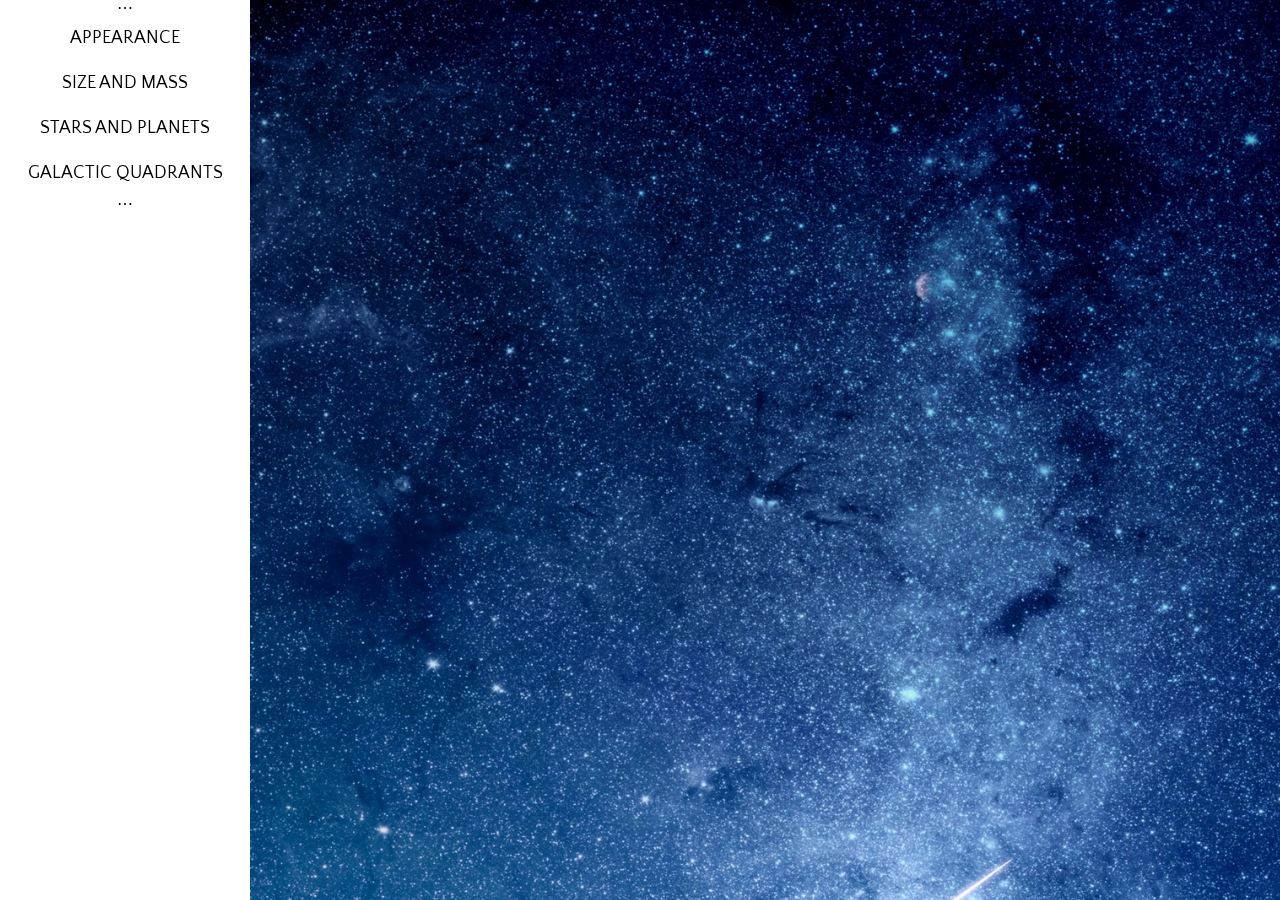
==== index.html @ d9fc61c1 "first commit - added initial html/css" ====
<DOCTYPE! HTML>
<html>
  <head>
  <link rel="stylesheet" type="text/css" href="style.css">
  <link href='http://fonts.googleapis.com/css?family=Quattrocento:400,700|Quattrocento+Sans:400,400italic,700,700italic' rel='stylesheet' type='text/css'>
  <title>The Milky Way</title>
  </head>
  <body>
    <header class="left-navigation">
      <nav role="navigation">
        <p></p>
        <ul class="primary-navigation">
          <li><a href="#">appearance</a></li>
          <li><a href="#">size and mass</a></li>
          <li><a href="#">stars and planets</a></li>
          <li><a href="#">galactic quadrants</a></li>
        </ul>
      </nav>
      </header>
    <section>
       <img src="milkyway.jpeg" alt="the milky way" width="1400"/>
    </section>                                                                                                          
   </body>
</html>
---- style.css ----
/* http://meyerweb.com/eric/tools/css/reset/ 
   v2.0 | 20110126
   License: none (public domain)
*/

html, body, div, span, applet, object, iframe,
h1, h2, h3, h4, h5, h6, p, blockquote, pre,
a, abbr, acronym, address, big, cite, code,
del, dfn, em, img, ins, kbd, q, s, samp,
small, strike, strong, sub, sup, tt, var,
b, u, i, center,
dl, dt, dd, ol, ul, li,
fieldset, form, label, legend,
table, caption, tbody, tfoot, thead, tr, th, td,
article, aside, canvas, details, embed, 
figure, figcaption, footer, header, hgroup, 
menu, nav, output, ruby, section, summary,
time, mark, audio, video {
  margin: 0;
  padding: 0;
  border: 0;
  font-size: 100%;
  font: inherit;
  vertical-align: baseline;
}
/* HTML5 display-role reset for older browsers */
article, aside, details, figcaption, figure, 
footer, header, hgroup, menu, nav, section {
  display: block;
}
body {
  line-height: 1;
}
ol, ul {
  list-style: none;
}
blockquote, q {
  quotes: none;
}
blockquote:before, blockquote:after,
q:before, q:after {
  content: '';
  content: none;
}
table {
  border-collapse: collapse;
  border-spacing: 0;
}

/*Start custom styles*/

body{
  font-family: 'Quattrocento Sans', sans-serif;
  font-size:100%;
}
  
.left-navigation{
  position:fixed;
  z-index:2;
  width:250px;
  background:#fff;
  text-align: center;
}

ul:before,
ul:after
{
  content:"\22EF";
}

ul li{
  list-style: none;
}

ul li a{
  text-decoration: none;
  color:#000;
  text-transform:uppercase;
  font-size: 1.125em;
  line-height: 2.5em;
}

ul li a:hover{
l}

section{
  position: fixed;
  z-index: 3;
  top: 0;
  overflow: hidden;
  left: 250px;
}
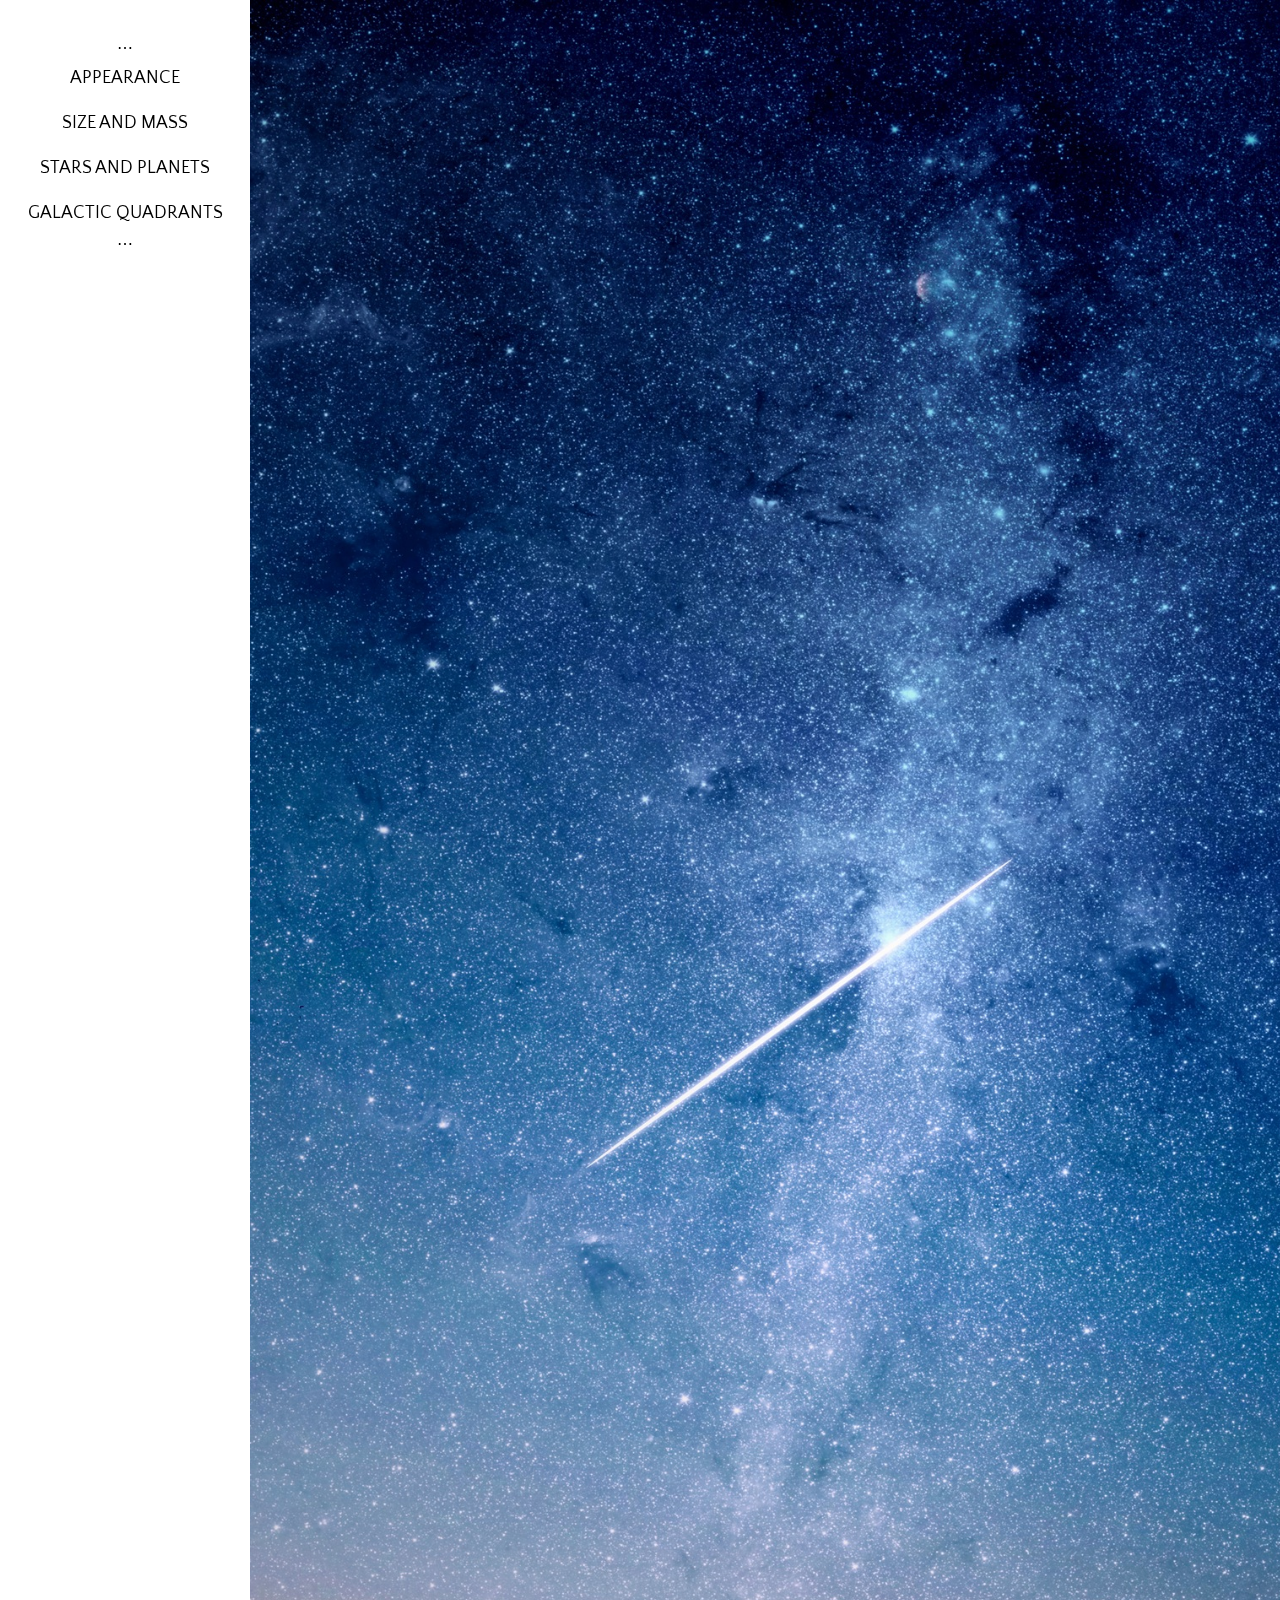
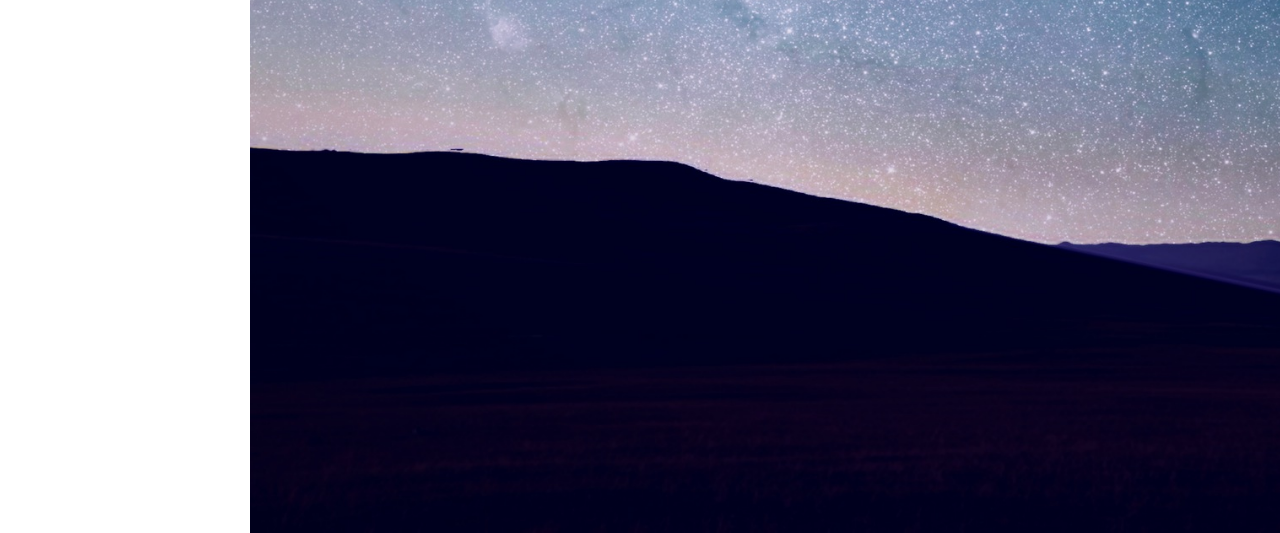
==== commit 5e87edeb: "added two new HTML files and styles" ====
--- a/index.html
+++ b/index.html
@@ -10,10 +10,10 @@
       <nav role="navigation">
         <p></p>
         <ul class="primary-navigation">
-          <li><a href="#">appearance</a></li>
-          <li><a href="#">size and mass</a></li>
-          <li><a href="#">stars and planets</a></li>
-          <li><a href="#">galactic quadrants</a></li>
+          <li><a href="#" onclick="getAppearance()">appearance</a></li>
+          <li><a href="#" onclick="getSizeMass()">size and mass</a></li>
+          <li><a href="#" onclick="getStarsPlanets()">stars and planets</a></li>
+          <li><a href="#" onclick="getGalacticQuad()">galactic quadrants</a></li>
         </ul>
       </nav>
       </header>
--- a/style.css
+++ b/style.css
@@ -80,13 +80,35 @@
   line-height: 2.5em;
 }
 
-ul li a:hover{
-l}
 
 section{
-  position: fixed;
+  position: absolute;
   z-index: 3;
   top: 0;
   overflow: hidden;
   left: 250px;
 }
+
+h1{
+  font-size:2.5em;
+}
+
+.content{
+  background-color: #000;
+}
+
+p{
+  color:#fff;
+  line-height: 2.5em;
+  padding: 20px 220px;
+}
+
+.content h1{
+  color: #fff;
+  padding: 20px;
+  text-align:center;
+}
+
+.content img{
+  position:absolute;
+}
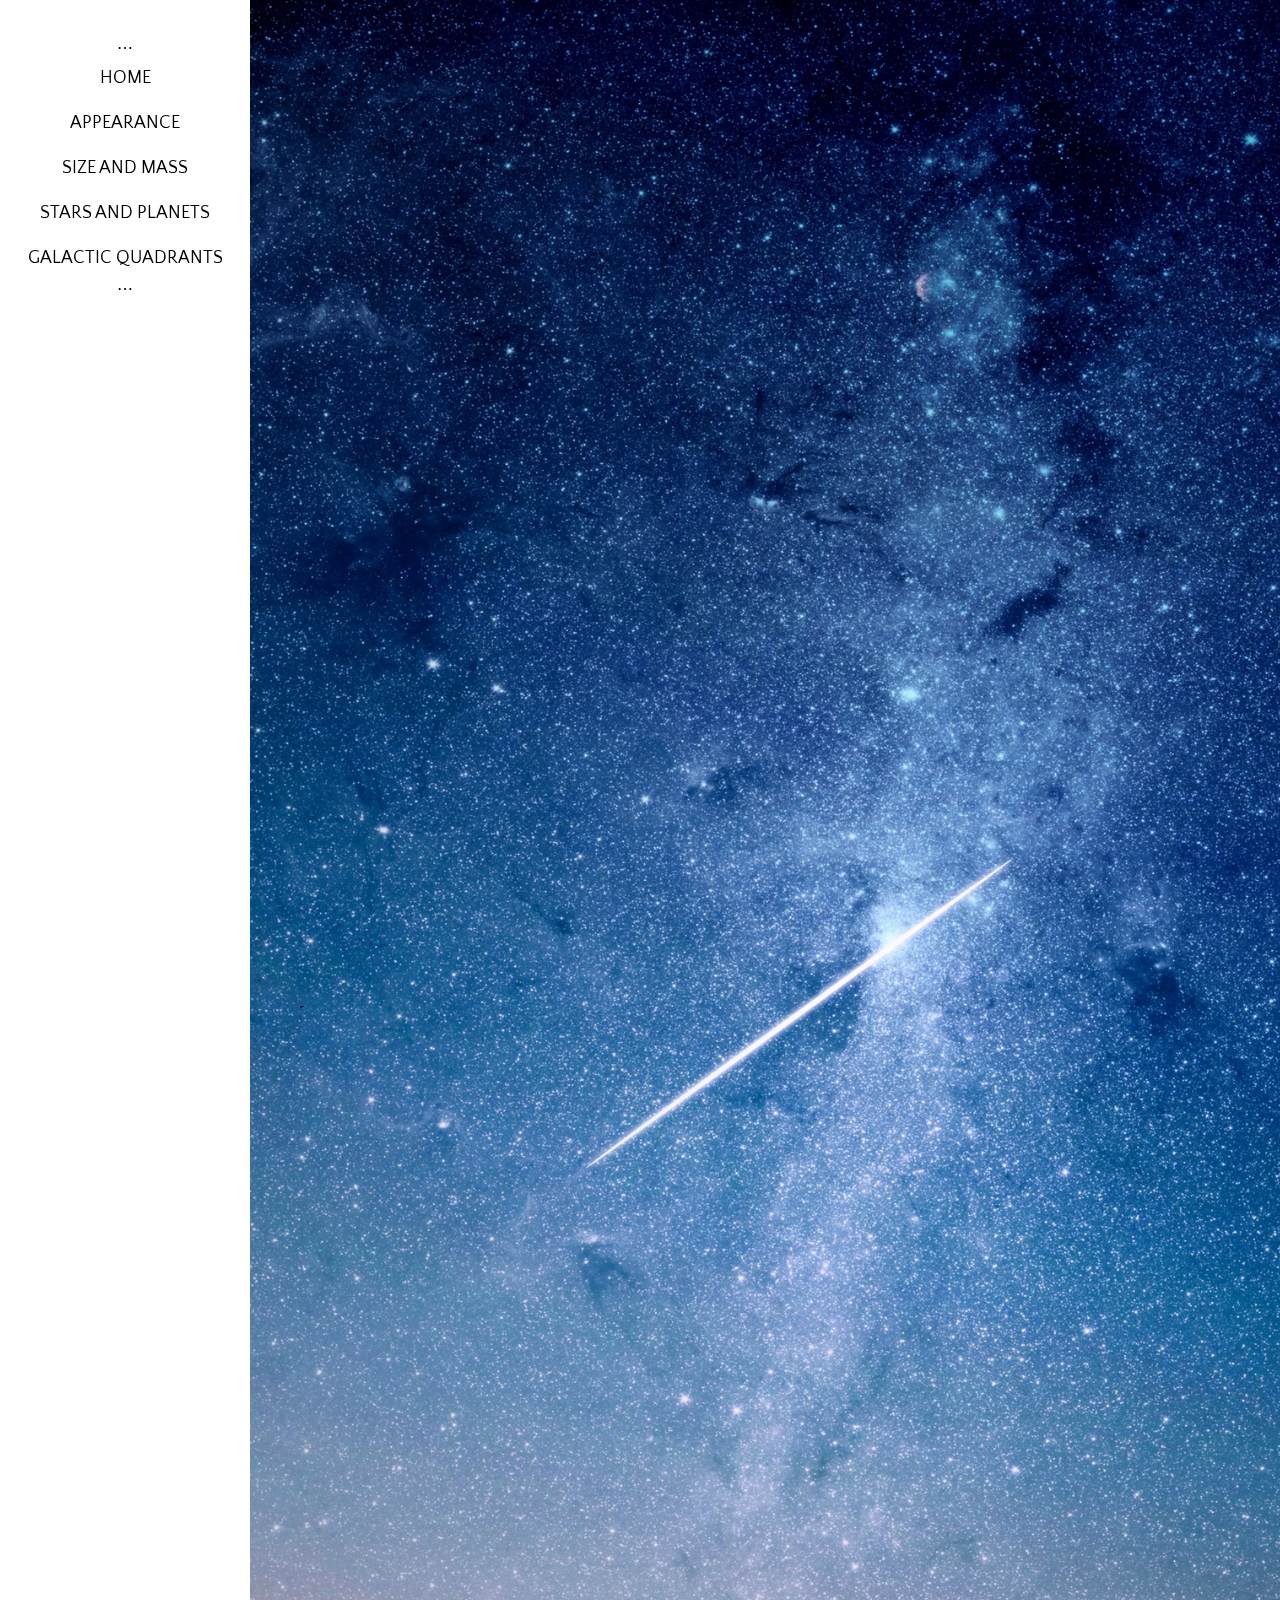
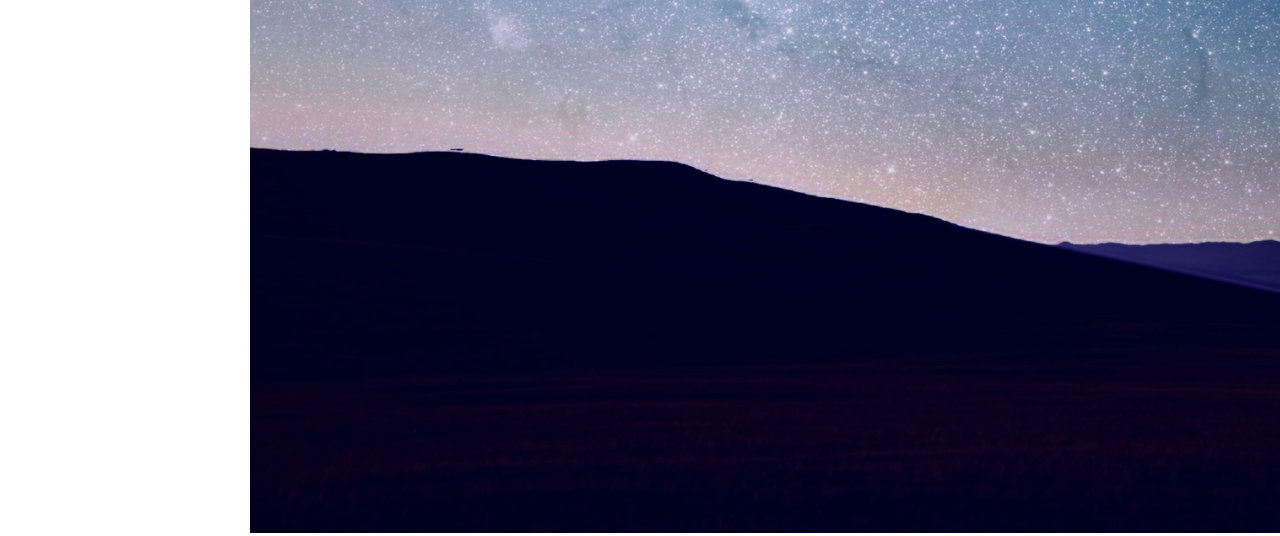
==== commit ce9700cf: "Added other pages" ====
--- a/index.html
+++ b/index.html
@@ -1,4 +1,4 @@
-<DOCTYPE! HTML>
+<!DOCTYPE HTML>
 <html>
   <head>
   <link rel="stylesheet" type="text/css" href="style.css">
@@ -10,10 +10,11 @@
       <nav role="navigation">
         <p></p>
         <ul class="primary-navigation">
-          <li><a href="#" onclick="getAppearance()">appearance</a></li>
-          <li><a href="#" onclick="getSizeMass()">size and mass</a></li>
-          <li><a href="#" onclick="getStarsPlanets()">stars and planets</a></li>
-          <li><a href="#" onclick="getGalacticQuad()">galactic quadrants</a></li>
+          <li><a href="index.html">home</a></li>
+          <li><a href="appearance.html" onclick="getAppearance()">appearance</a></li>
+          <li><a href="size.html" onclick="getSizeMass()">size and mass</a></li>
+          <li><a href="stars.html" onclick="getStarsPlanets()">stars and planets</a></li>
+          <li><a href="galactic.html" onclick="getGalacticQuad()">galactic quadrants</a></li>
         </ul>
       </nav>
       </header>
--- a/style.css
+++ b/style.css
@@ -112,3 +112,9 @@
 .content img{
   position:absolute;
 }
+
+section ul li{
+  text-decoration: none;
+  color:#FFF;
+  padding: 20px 220px;
+}
